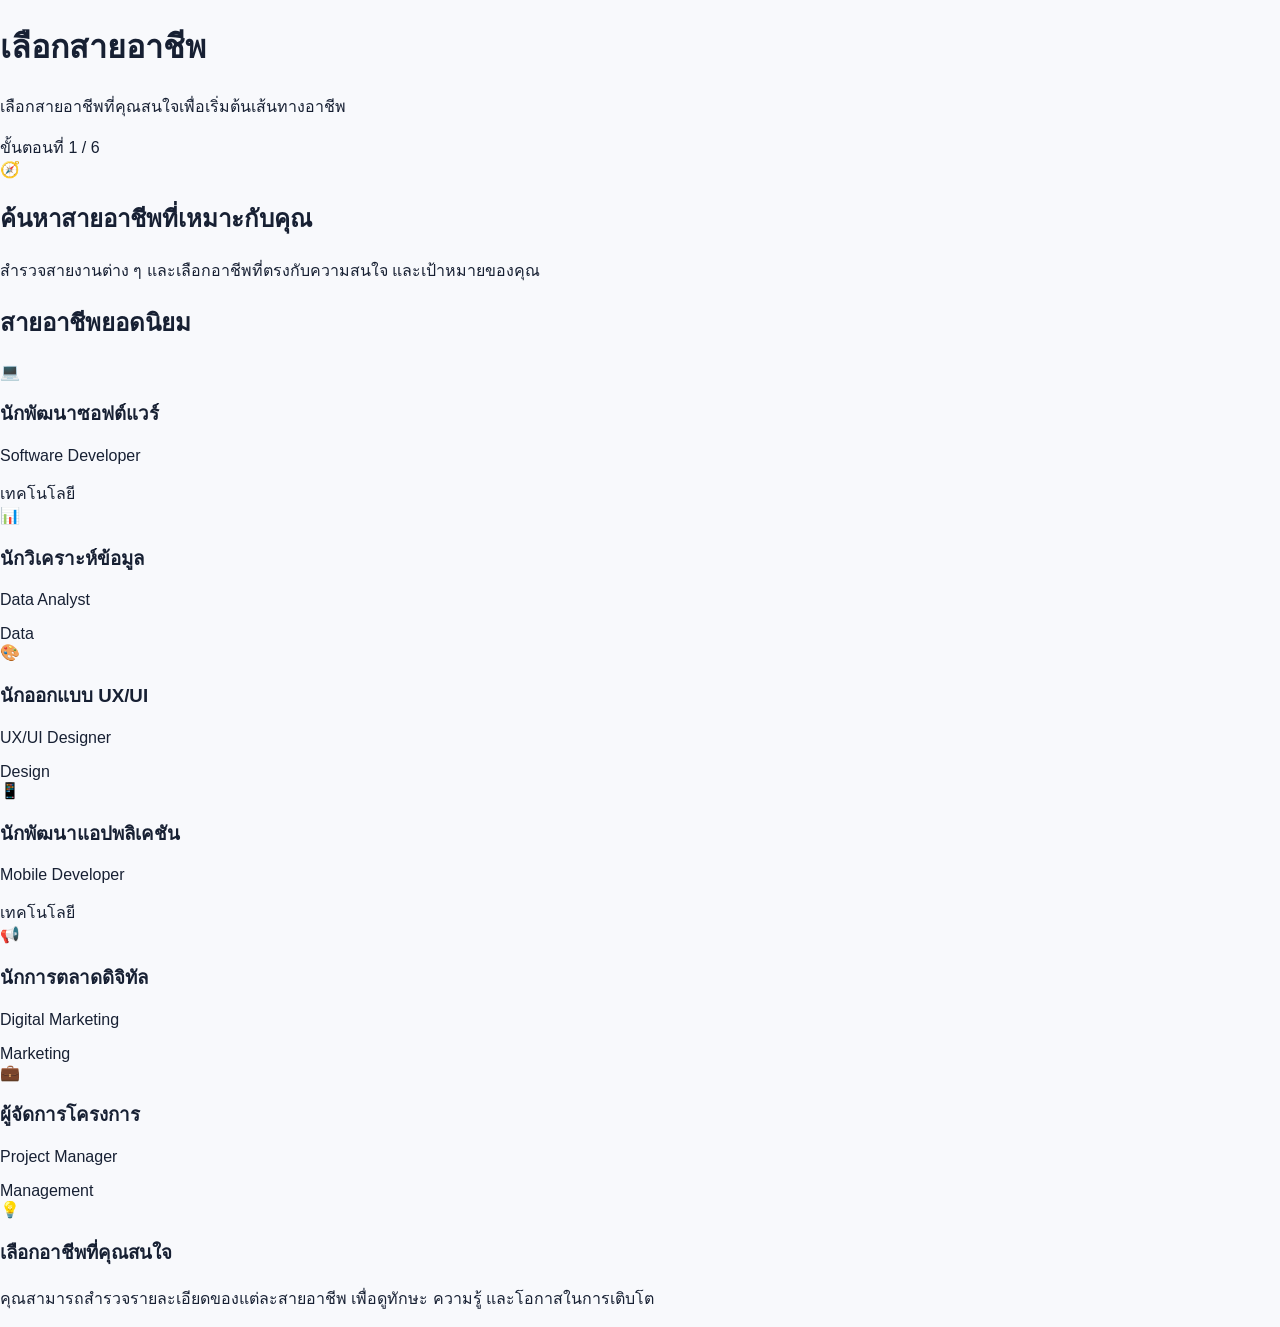
==== career-select.html @ 38692abb "Add files via upload" ====
<!DOCTYPE html>
<html lang="th">
<head>
    <meta charset="UTF-8">
    <meta name="viewport" content="width=device-width, initial-scale=1.0">
    <title>เลือกสายอาชีพ</title>
    <link rel="stylesheet" href="style.css">
</head>

<body>

<div class="page">

    <header class="top-header">

        <div>
            <h1>เลือกสายอาชีพ</h1>
            <p>เลือกสายอาชีพที่คุณสนใจเพื่อเริ่มต้นเส้นทางอาชีพ</p>
        </div>

        <div class="step-badge">
            ขั้นตอนที่ 1 / 6
        </div>

    </header>


    <div class="career-banner">

        <div class="banner-icon">🧭</div>

        <div>
            <h2>ค้นหาสายอาชีพที่เหมาะกับคุณ</h2>
            <p>
                สำรวจสายงานต่าง ๆ และเลือกอาชีพที่ตรงกับความสนใจ
                และเป้าหมายของคุณ
            </p>
        </div>

    </div>


    <h2 class="section-title">สายอาชีพยอดนิยม</h2>


    <div class="career-grid">

        <div class="career-option">
            <div class="big-icon">💻</div>
            <h3>นักพัฒนาซอฟต์แวร์</h3>
            <p>Software Developer</p>
            <div class="tag">เทคโนโลยี</div>
        </div>


        <div class="career-option">
            <div class="big-icon">📊</div>
            <h3>นักวิเคราะห์ข้อมูล</h3>
            <p>Data Analyst</p>
            <div class="tag">Data</div>
        </div>


        <div class="career-option">
            <div class="big-icon">🎨</div>
            <h3>นักออกแบบ UX/UI</h3>
            <p>UX/UI Designer</p>
            <div class="tag">Design</div>
        </div>


        <div class="career-option">
            <div class="big-icon">📱</div>
            <h3>นักพัฒนาแอปพลิเคชัน</h3>
            <p>Mobile Developer</p>
            <div class="tag">เทคโนโลยี</div>
        </div>


        <div class="career-option">
            <div class="big-icon">📢</div>
            <h3>นักการตลาดดิจิทัล</h3>
            <p>Digital Marketing</p>
            <div class="tag">Marketing</div>
        </div>


        <div class="career-option">
            <div class="big-icon">💼</div>
            <h3>ผู้จัดการโครงการ</h3>
            <p>Project Manager</p>
            <div class="tag">Management</div>
        </div>

    </div>


    <div class="info-box">

        <div class="info-icon">💡</div>

        <div>
            <h3>เลือกอาชีพที่คุณสนใจ</h3>
            <p>
                คุณสามารถสำรวจรายละเอียดของแต่ละสายอาชีพ
                เพื่อดูทักษะ ความรู้ และโอกาสในการเติบโต
            </p>
        </div>

    </div>

</div>

</body>
</html>
---- style.css ----
* {
    box-sizing: border-box;
}

body {
    margin: 0;
    font-family:
        "Noto Sans Thai",
        "Leelawadee UI",
        Tahoma,
        Arial,
        sans-serif;

    background: #f8f9fc;
    color: #172033;
}


/* =====================================
   Container
===================================== */

.container {
    width: 100%;
    max-width: 1250px;
    margin: auto;
    padding: 24px 28px 40px;
}


/* =====================================
   Header
===================================== */

.page-header {
    display: flex;
    align-items: flex-start;
    justify-content: space-between;
    margin-bottom: 22px;
}

.page-header h1 {
    margin: 0 0 5px;

    font-size: 25px;
    font-weight: 700;
}

.page-header p {
    margin: 0;

    font-size: 14px;
    color: #667085;
}


.history-btn {
    display: flex;
    align-items: center;
    gap: 8px;

    background: white;

    border: 1px solid #dfe3eb;
    border-radius: 9px;

    padding: 9px 15px;

    font-size: 13px;
    font-weight: 600;

    color: #344054;

    cursor: pointer;

    transition: .2s;
}

.history-btn:hover {
    background: #f5f6fa;
}

.history-icon {
    font-size: 20px;
}


/* =====================================
   Statistics
===================================== */

.stats {
    display: grid;

    grid-template-columns:
        repeat(4, 1fr);

    gap: 18px;

    margin-bottom: 22px;
}


.stat-card {
    min-height: 104px;

    background: white;

    border: 1px solid #edf0f5;

    border-radius: 12px;

    padding: 20px 25px;

    display: flex;
    align-items: center;

    gap: 18px;

    box-shadow:
        0 2px 8px rgba(30, 41, 59, .035);
}


.stat-icon {
    width: 50px;
    height: 50px;

    border-radius: 50%;

    display: flex;
    align-items: center;
    justify-content: center;

    font-size: 25px;
}


.stat-icon.purple {
    background: #f0edff;
}

.stat-icon.blue {
    background: #eaf6ff;
}

.stat-icon.green {
    background: #e7f9f1;
}

.stat-icon.orange {
    background: #fff4df;
}


.stat-number {
    font-size: 21px;
    font-weight: 700;

    margin-bottom: 5px;
}


.stat-label {
    color: #667085;

    font-size: 13px;
}


/* =====================================
   Career Panel
===================================== */

.career-panel {
    background: white;

    border-radius: 13px;

    border: 1px solid #edf0f5;

    padding: 23px 20px 25px;

    box-shadow:
        0 2px 8px rgba(30, 41, 59, .03);
}


.panel-title h2 {
    margin: 0 0 19px 2px;

    font-size: 19px;
    font-weight: 700;
}


/* =====================================
   Progress
===================================== */

.progress-area {
    position: relative;

    padding: 0 5.8%;

    margin-bottom: 12px;
}


.progress-line {
    position: absolute;

    left: 8%;
    right: 8%;

    top: 19px;

    border-top:
        2px dashed #cfd3df;
}


.progress-steps {
    position: relative;

    display: flex;
    align-items: center;
    justify-content: space-between;
}


.number {
    width: 40px;
    height: 40px;

    border-radius: 50%;

    background: #e8e9ef;

    color: #777b88;

    display: flex;
    align-items: center;
    justify-content: center;

    font-size: 17px;
    font-weight: 700;

    z-index: 2;
}


.number.active {
    background: #5540d4;

    color: white;

    box-shadow:
        0 2px 5px rgba(84, 63, 210, .2);
}


.number.current {
    box-shadow:
        0 0 0 4px rgba(84, 64, 212, .08);
}


.arrow {
    color: #7c6bdc;

    font-size: 28px;

    margin: 0 -5px;
}


/* =====================================
   Cards
===================================== */

.career-cards {
    display: grid;

    grid-template-columns:
        repeat(6, 1fr);

    gap: 11px;
}


.career-card {
    min-height: 345px;

    border:
        1px solid #e5e7ed;

    border-radius: 11px;

    padding: 18px 12px 0;

    text-align: center;

    background: #fff;

    position: relative;

    overflow: hidden;

    transition: .2s;
}


.career-card:hover {
    transform: translateY(-2px);

    box-shadow:
        0 5px 15px rgba(30, 41, 59, .07);
}


.current-card {
    border-color: #8e81df;

    box-shadow:
        0 0 0 1px rgba(84, 64, 212, .08);
}


.career-card h3 {
    margin: 0;

    min-height: 46px;

    font-size: 16px;

    line-height: 1.45;

    font-weight: 700;
}


.career-card p {
    min-height: 43px;

    margin: 5px 0 0;

    font-size: 12px;

    line-height: 1.6;

    color: #6b7280;
}


/* =====================================
   Illustrations
===================================== */

.illustration {
    height: 135px;

    display: flex;
    align-items: center;
    justify-content: center;

    position: relative;

    margin-top: 8px;

    font-size: 80px;
}


.person {
    font-size: 76px;
}


.bubble {
    position: absolute;

    width: 32px;
    height: 32px;

    border-radius: 50%;

    background: #ece9ff;

    color: #5c48d7;

    font-size: 16px;

    display: flex;
    align-items: center;
    justify-content: center;
}


.bubble-1 {
    top: 12px;
    left: 18px;
}

.bubble-2 {
    top: 22px;
    right: 18px;
}

.bubble-3 {
    bottom: 12px;
    left: 23px;
}


.book {
    font-size: 88px;
}

.book span {
    position: absolute;

    top: 10px;

    font-size: 42px;
}


.certificate {
    font-size: 92px;
}


.brain {
    font-size: 90px;
}


.trophy {
    font-size: 92px;
}


/* =====================================
   Career Path Route
===================================== */

.route {
    height: 135px;
}


.route-line {
    width: 105px;
    height: 62px;

    border:
        4px solid #5a48d7;

    border-left-color: transparent;

    border-bottom-left-radius: 50px;

    border-top-right-radius: 50px;

    transform: rotate(-8deg);
}


.route-dot {
    position: absolute;

    width: 13px;
    height: 13px;

    border-radius: 50%;

    background: white;

    border: 4px solid #5a48d7;
}


.dot1 {
    bottom: 27px;
    left: 34px;
}

.dot2 {
    top: 67px;
    right: 37px;
}

.dot3 {
    top: 23px;
    right: 47px;
}


.location {
    position: absolute;

    right: 32px;
    top: 8px;

    color: #5a48d7;

    font-size: 43px;
}


/* =====================================
   Status
===================================== */

.status {
    position: absolute;

    bottom: 0;
    left: 8px;
    right: 8px;

    min-height: 62px;

    border:
        1px solid #e4e6ed;

    border-radius: 8px 8px 0 0;

    display: flex;

    align-items: center;

    justify-content: flex-start;

    text-align: left;

    gap: 9px;

    padding: 9px 12px;

    font-size: 12px;
}


.status strong {
    display: block;

    font-size: 12px;

    font-weight: 500;
}


.status small {
    display: block;

    margin-top: 3px;

    color: #697386;
}


.status-icon {
    width: 28px;
    height: 28px;

    border-radius: 50%;

    border: 2px solid #8174df;

    color: #6250d4;

    display: flex;
    align-items: center;
    justify-content: center;

    font-size: 16px;
}


.progress-circle {
    width: 29px;
    height: 29px;

    border-radius: 50%;

    border:
        3px solid #dcd9f8;

    border-top-color: #5845d2;

    display: block;
}


.empty-circle {
    width: 29px;
    height: 29px;

    border-radius: 50%;

    border: 2px solid #e1e3e9;

    display: block;
}


.status.done {
    background: #f8f9fc;
}


.status.progress {
    background: #f8f9fc;
}


.status.waiting {
    background: #fafbfc;
}


.status.progress strong {
    color: #4a4f5b;
}


/* =====================================
   Bottom Message
===================================== */

.bottom-message {
    margin-top: 20px;

    background: #f2f0ff;

    border:
        1px solid #e2defd;

    border-radius: 12px;

    padding: 17px 22px;

    display: flex;

    align-items: center;

    gap: 15px;
}


.message-icon {
    width: 42px;
    height: 42px;

    background: white;

    border-radius: 50%;

    display: flex;
    align-items: center;
    justify-content: center;

    font-size: 20px;
}


.bottom-message h3 {
    margin: 0 0 4px;

    font-size: 14px;
}


.bottom-message p {
    margin: 0;

    color: #687086;

    font-size: 12px;
}


/* =====================================
   Footer
===================================== */

footer {
    text-align: center;

    margin-top: 25px;

    color: #8a91a0;

    font-size: 11px;
}


footer span {
    margin-left: 18px;
}


/* =====================================
   Modal
===================================== */

.modal {
    display: none;

    position: fixed;

    inset: 0;

    background:
        rgba(15, 23, 42, .45);

    align-items: center;
    justify-content: center;

    z-index: 100;
}


.modal.show {
    display: flex;
}


.modal-box {
    width: 420px;

    max-width: 90%;

    background: white;

    border-radius: 15px;

    padding: 25px;

    position: relative;

    box-shadow:
        0 20px 50px rgba(0, 0, 0, .18);
}


.modal-box h2 {
    margin-top: 0;
}


.close {
    position: absolute;

    top: 12px;
    right: 15px;

    border: none;

    background: none;

    font-size: 25px;

    cursor: pointer;
}


.history-item {
    display: flex;

    gap: 12px;

    padding: 14px 0;

    border-bottom:
        1px solid #eee;
}


.history-item > span {
    width: 30px;
    height: 30px;

    border-radius: 50%;

    background: #efedff;

    color: #5846d0;

    display: flex;
    align-items: center;
    justify-content: center;
}


.history-item strong,
.history-item small {
    display: block;
}


.history-item small {
    margin-top: 3px;

    color: #777;

    font-size: 12px;
}


.close-btn {
    width: 100%;

    margin-top: 20px;

    padding: 10px;

    border: none;

    border-radius: 8px;

    background: #5744d2;

    color: white;

    cursor: pointer;
}


/* =====================================
   Responsive
===================================== */

@media (max-width: 1000px) {

    .stats {
        grid-template-columns:
            repeat(2, 1fr);
    }

    .career-cards {
        grid-template-columns:
            repeat(3, 1fr);
    }

    .progress-area {
        display: none;
    }
}


@media (max-width: 650px) {

    .container {
        padding: 18px 12px;
    }

    .page-header {
        flex-direction: column;

        gap: 15px;
    }

    .stats {
        grid-template-columns: 1fr;
    }

    .career-cards {
        grid-template-columns: 1fr;
    }

    .career-card {
        min-height: 330px;
    }

    footer span {
        display: block;

        margin: 7px 0 0;
    }
}
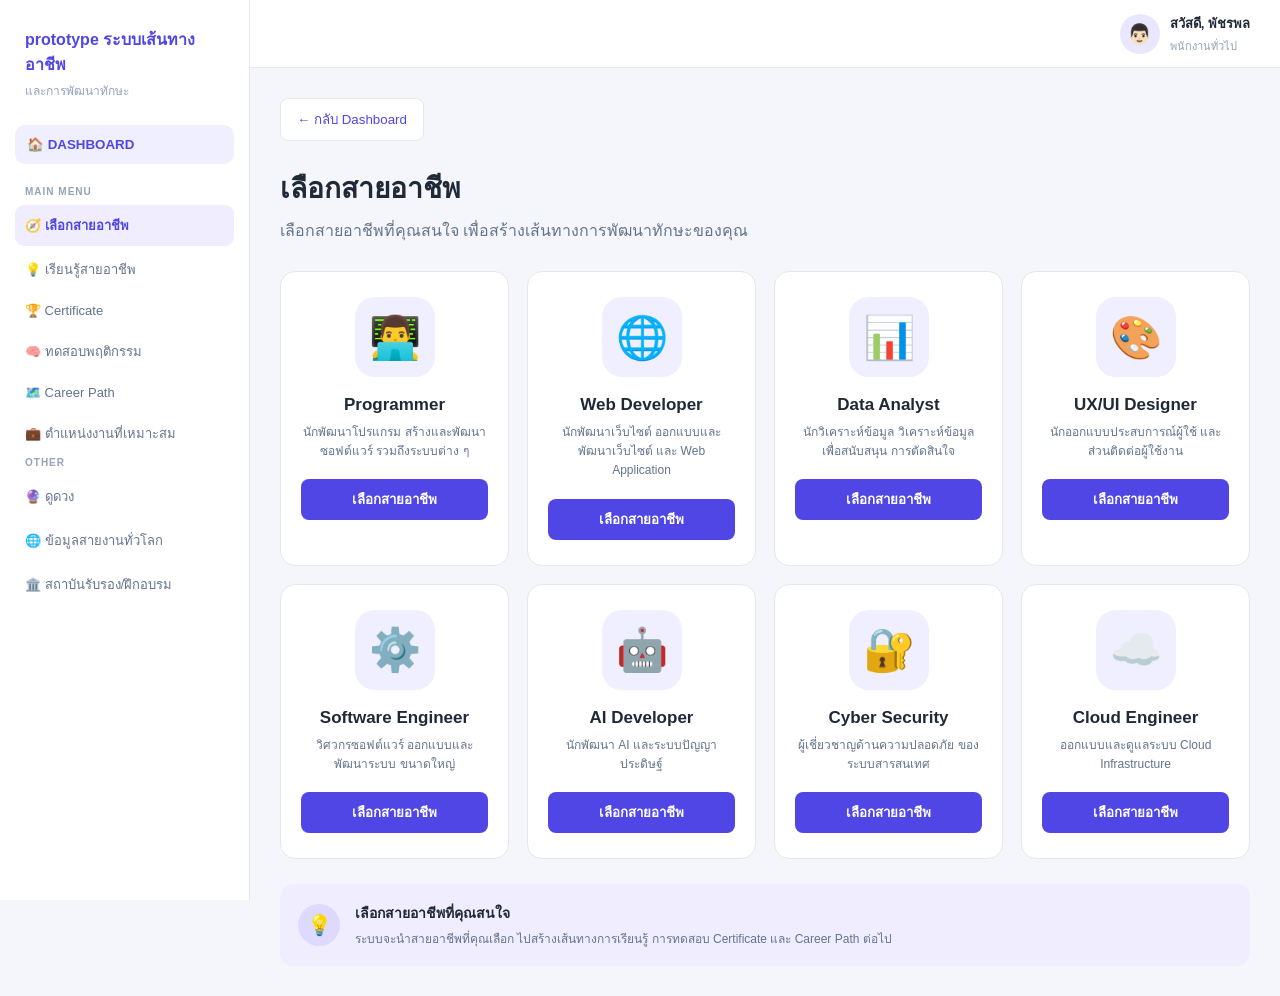
==== commit de91f769: "Update career-select.html แก้ไขโค้ด" ====
--- a/career-select.html
+++ b/career-select.html
@@ -1,115 +1,991 @@
 <!DOCTYPE html>
 <html lang="th">
+
 <head>
     <meta charset="UTF-8">
     <meta name="viewport" content="width=device-width, initial-scale=1.0">
-    <title>เลือกสายอาชีพ</title>
-    <link rel="stylesheet" href="style.css">
+
+    <title>เลือกสายอาชีพ | Career Path</title>
+
+    <style>
+
+        * {
+            box-sizing: border-box;
+        }
+
+        body {
+            margin: 0;
+            font-family: Arial, "Noto Sans Thai", sans-serif;
+            background: #f5f6fb;
+            color: #1f2937;
+        }
+
+        /* =========================
+           LAYOUT
+        ========================= */
+
+        .app {
+            min-height: 100vh;
+            display: flex;
+        }
+
+        /* =========================
+           SIDEBAR
+        ========================= */
+
+        .sidebar {
+            width: 250px;
+            background: white;
+            border-right: 1px solid #e5e7eb;
+            min-height: 100vh;
+            padding: 22px 15px;
+
+            position: fixed;
+            left: 0;
+            top: 0;
+            bottom: 0;
+        }
+
+        .logo {
+            padding: 5px 10px 25px;
+        }
+
+        .logo-title {
+            color: #4f46e5;
+            font-size: 16px;
+            font-weight: 800;
+        }
+
+        .logo-subtitle {
+            color: #94a3b8;
+            font-size: 12px;
+            margin-top: 4px;
+        }
+
+        .dashboard {
+            width: 100%;
+            border: none;
+            background: #f0efff;
+            color: #4f46e5;
+            padding: 12px;
+            border-radius: 10px;
+            text-align: left;
+            font-weight: bold;
+            cursor: pointer;
+            margin-bottom: 22px;
+        }
+
+        .section-title {
+            font-size: 10px;
+            color: #94a3b8;
+            font-weight: bold;
+            letter-spacing: 1px;
+            padding: 0 10px 8px;
+        }
+
+        .menu {
+            width: 100%;
+            border: none;
+            background: transparent;
+            color: #64748b;
+            padding: 10px;
+            border-radius: 9px;
+            text-align: left;
+            cursor: pointer;
+            font-size: 13px;
+            margin-bottom: 3px;
+        }
+
+        .menu:hover {
+            background: #f5f3ff;
+            color: #4f46e5;
+        }
+
+        .menu.active {
+            background: #efedff;
+            color: #4f46e5;
+            font-weight: bold;
+        }
+
+        /* =========================
+           MAIN
+        ========================= */
+
+        .main {
+            margin-left: 250px;
+            width: calc(100% - 250px);
+            min-height: 100vh;
+        }
+
+        /* =========================
+           TOPBAR
+        ========================= */
+
+        .topbar {
+            height: 68px;
+            background: white;
+            border-bottom: 1px solid #e5e7eb;
+
+            display: flex;
+            justify-content: flex-end;
+            align-items: center;
+
+            padding: 0 30px;
+        }
+
+        .profile {
+            display: flex;
+            align-items: center;
+            gap: 10px;
+        }
+
+        .avatar {
+            width: 40px;
+            height: 40px;
+            border-radius: 50%;
+            background: #e9e7ff;
+
+            display: flex;
+            align-items: center;
+            justify-content: center;
+
+            font-size: 20px;
+        }
+
+        .name {
+            font-size: 13px;
+            font-weight: bold;
+        }
+
+        .role {
+            font-size: 11px;
+            color: #94a3b8;
+            margin-top: 3px;
+        }
+
+        /* =========================
+           CONTENT
+        ========================= */
+
+        .content {
+            padding: 30px;
+        }
+
+        .back {
+            border: 1px solid #e5e7eb;
+            background: white;
+            color: #4f46e5;
+
+            padding: 10px 16px;
+
+            border-radius: 8px;
+
+            cursor: pointer;
+
+            margin-bottom: 25px;
+        }
+
+        .back:hover {
+            background: #efedff;
+        }
+
+        .title h1 {
+            margin: 0;
+            font-size: 28px;
+        }
+
+        .title p {
+            color: #64748b;
+            margin-top: 8px;
+            margin-bottom: 28px;
+        }
+
+        /* =========================
+           CAREER GRID
+        ========================= */
+
+        .career-grid {
+
+            display: grid;
+
+            grid-template-columns:
+                repeat(4, 1fr);
+
+            gap: 18px;
+        }
+
+        .career-card {
+
+            background: white;
+
+            border:
+                1px solid #e5e7eb;
+
+            border-radius: 15px;
+
+            padding: 25px 20px;
+
+            text-align: center;
+
+            cursor: pointer;
+
+            transition: 0.2s;
+
+            min-height: 245px;
+        }
+
+        .career-card:hover {
+
+            transform:
+                translateY(-5px);
+
+            border-color:
+                #6366f1;
+
+            box-shadow:
+                0 12px 30px
+                rgba(79,70,229,0.12);
+        }
+
+        .career-icon {
+
+            width: 80px;
+            height: 80px;
+
+            margin:
+                0 auto 18px;
+
+            border-radius: 20px;
+
+            display: flex;
+
+            align-items: center;
+            justify-content: center;
+
+            font-size: 42px;
+
+            background: #f0efff;
+        }
+
+        .career-card h2 {
+
+            font-size: 17px;
+
+            margin:
+                0 0 8px;
+        }
+
+        .career-card p {
+
+            color: #64748b;
+
+            font-size: 12px;
+
+            line-height: 1.6;
+
+            margin: 0;
+        }
+
+        .select-button {
+
+            margin-top: 18px;
+
+            width: 100%;
+
+            border: none;
+
+            background: #4f46e5;
+
+            color: white;
+
+            padding: 10px;
+
+            border-radius: 8px;
+
+            cursor: pointer;
+
+            font-weight: bold;
+        }
+
+        .select-button:hover {
+
+            background: #4338ca;
+        }
+
+        /* =========================
+           INFO
+        ========================= */
+
+        .info {
+
+            margin-top: 25px;
+
+            background: #efedff;
+
+            border-radius: 13px;
+
+            padding: 18px;
+
+            display: flex;
+
+            align-items: center;
+
+            gap: 15px;
+        }
+
+        .info-icon {
+
+            width: 42px;
+            height: 42px;
+
+            border-radius: 50%;
+
+            background: #ddd9ff;
+
+            display: flex;
+
+            align-items: center;
+            justify-content: center;
+
+            font-size: 20px;
+        }
+
+        .info h3 {
+
+            margin: 0 0 5px;
+
+            font-size: 14px;
+        }
+
+        .info p {
+
+            margin: 0;
+
+            font-size: 12px;
+
+            color: #64748b;
+        }
+
+        /* =========================
+           TOAST
+        ========================= */
+
+        .toast {
+
+            position: fixed;
+
+            bottom: 25px;
+            right: 25px;
+
+            background: #1f2937;
+
+            color: white;
+
+            padding: 13px 18px;
+
+            border-radius: 9px;
+
+            display: none;
+        }
+
+        /* =========================
+           RESPONSIVE
+        ========================= */
+
+        @media(max-width: 1000px) {
+
+            .career-grid {
+
+                grid-template-columns:
+                    repeat(2, 1fr);
+            }
+        }
+
+        @media(max-width: 650px) {
+
+            .sidebar {
+
+                display: none;
+            }
+
+            .main {
+
+                margin-left: 0;
+
+                width: 100%;
+            }
+
+            .career-grid {
+
+                grid-template-columns: 1fr;
+            }
+
+            .content {
+
+                padding: 20px;
+            }
+        }
+
+    </style>
+
 </head>
 
+
 <body>
 
-<div class="page">
-
-    <header class="top-header">
-
-        <div>
-            <h1>เลือกสายอาชีพ</h1>
-            <p>เลือกสายอาชีพที่คุณสนใจเพื่อเริ่มต้นเส้นทางอาชีพ</p>
+
+<div class="app">
+
+
+    <!-- =========================
+         SIDEBAR
+    ========================= -->
+
+    <aside class="sidebar">
+
+
+        <div class="logo">
+
+            <div class="logo-title">
+                prototype ระบบเส้นทางอาชีพ
+            </div>
+
+            <div class="logo-subtitle">
+                และการพัฒนาทักษะ
+            </div>
+
         </div>
 
-        <div class="step-badge">
-            ขั้นตอนที่ 1 / 6
+
+        <button
+            class="dashboard"
+            onclick="goDashboard()">
+
+            🏠 DASHBOARD
+
+        </button>
+
+
+        <div class="section-title">
+            MAIN MENU
         </div>
 
-    </header>
-
-
-    <div class="career-banner">
-
-        <div class="banner-icon">🧭</div>
-
-        <div>
-            <h2>ค้นหาสายอาชีพที่เหมาะกับคุณ</h2>
-            <p>
-                สำรวจสายงานต่าง ๆ และเลือกอาชีพที่ตรงกับความสนใจ
-                และเป้าหมายของคุณ
-            </p>
+
+        <button
+            class="menu active">
+
+            🧭
+            เลือกสายอาชีพ
+
+        </button>
+
+
+        <button
+            class="menu"
+            onclick="goLearning()">
+
+            💡
+            เรียนรู้สายอาชีพ
+
+        </button>
+
+
+        <button
+            class="menu">
+
+            🏆
+            Certificate
+
+        </button>
+
+
+        <button
+            class="menu">
+
+            🧠
+            ทดสอบพฤติกรรม
+
+        </button>
+
+
+        <button
+            class="menu">
+
+            🗺️
+            Career Path
+
+        </button>
+
+
+        <button
+            class="menu">
+
+            💼
+            ตำแหน่งงานที่เหมาะสม
+
+        </button>
+
+
+        <br>
+
+
+        <div class="section-title">
+            OTHER
         </div>
 
-    </div>
-
-
-    <h2 class="section-title">สายอาชีพยอดนิยม</h2>
-
-
-    <div class="career-grid">
-
-        <div class="career-option">
-            <div class="big-icon">💻</div>
-            <h3>นักพัฒนาซอฟต์แวร์</h3>
-            <p>Software Developer</p>
-            <div class="tag">เทคโนโลยี</div>
+
+        <button class="menu">
+            🔮 ดูดวง
+        </button>
+
+        <button class="menu">
+            🌐 ข้อมูลสายงานทั่วโลก
+        </button>
+
+        <button class="menu">
+            🏛️ สถาบันรับรอง/ฝึกอบรม
+        </button>
+
+
+    </aside>
+
+
+    <!-- =========================
+         MAIN
+    ========================= -->
+
+    <main class="main">
+
+
+        <!-- TOPBAR -->
+
+        <div class="topbar">
+
+            <div class="profile">
+
+                <div class="avatar">
+                    👨🏻
+                </div>
+
+                <div>
+
+                    <div class="name">
+                        สวัสดี, พัชรพล
+                    </div>
+
+                    <div class="role">
+                        พนักงานทั่วไป
+                    </div>
+
+                </div>
+
+            </div>
+
         </div>
 
 
-        <div class="career-option">
-            <div class="big-icon">📊</div>
-            <h3>นักวิเคราะห์ข้อมูล</h3>
-            <p>Data Analyst</p>
-            <div class="tag">Data</div>
+        <!-- CONTENT -->
+
+        <div class="content">
+
+
+            <button
+                class="back"
+                onclick="goDashboard()">
+
+                ← กลับ Dashboard
+
+            </button>
+
+
+            <div class="title">
+
+                <h1>
+                    เลือกสายอาชีพ
+                </h1>
+
+                <p>
+                    เลือกสายอาชีพที่คุณสนใจ
+                    เพื่อสร้างเส้นทางการพัฒนาทักษะของคุณ
+                </p>
+
+            </div>
+
+
+            <!-- =========================
+                 CAREER OPTIONS
+            ========================= -->
+
+            <div class="career-grid">
+
+
+                <!-- PROGRAMMER -->
+
+                <div
+                    class="career-card"
+                    onclick="selectCareer('Programmer')">
+
+                    <div class="career-icon">
+                        👨‍💻
+                    </div>
+
+                    <h2>
+                        Programmer
+                    </h2>
+
+                    <p>
+                        นักพัฒนาโปรแกรม
+                        สร้างและพัฒนาซอฟต์แวร์
+                        รวมถึงระบบต่าง ๆ
+                    </p>
+
+                    <button
+                        class="select-button">
+
+                        เลือกสายอาชีพ
+
+                    </button>
+
+                </div>
+
+
+                <!-- WEB -->
+
+                <div
+                    class="career-card"
+                    onclick="selectCareer('Web Developer')">
+
+                    <div class="career-icon">
+                        🌐
+                    </div>
+
+                    <h2>
+                        Web Developer
+                    </h2>
+
+                    <p>
+                        นักพัฒนาเว็บไซต์
+                        ออกแบบและพัฒนาเว็บไซต์
+                        และ Web Application
+                    </p>
+
+                    <button
+                        class="select-button">
+
+                        เลือกสายอาชีพ
+
+                    </button>
+
+                </div>
+
+
+                <!-- DATA -->
+
+                <div
+                    class="career-card"
+                    onclick="selectCareer('Data Analyst')">
+
+                    <div class="career-icon">
+                        📊
+                    </div>
+
+                    <h2>
+                        Data Analyst
+                    </h2>
+
+                    <p>
+                        นักวิเคราะห์ข้อมูล
+                        วิเคราะห์ข้อมูลเพื่อสนับสนุน
+                        การตัดสินใจ
+                    </p>
+
+                    <button
+                        class="select-button">
+
+                        เลือกสายอาชีพ
+
+                    </button>
+
+                </div>
+
+
+                <!-- UX UI -->
+
+                <div
+                    class="career-card"
+                    onclick="selectCareer('UX/UI Designer')">
+
+                    <div class="career-icon">
+                        🎨
+                    </div>
+
+                    <h2>
+                        UX/UI Designer
+                    </h2>
+
+                    <p>
+                        นักออกแบบประสบการณ์ผู้ใช้
+                        และส่วนติดต่อผู้ใช้งาน
+                    </p>
+
+                    <button
+                        class="select-button">
+
+                        เลือกสายอาชีพ
+
+                    </button>
+
+                </div>
+
+
+                <!-- SOFTWARE -->
+
+                <div
+                    class="career-card"
+                    onclick="selectCareer('Software Engineer')">
+
+                    <div class="career-icon">
+                        ⚙️
+                    </div>
+
+                    <h2>
+                        Software Engineer
+                    </h2>
+
+                    <p>
+                        วิศวกรซอฟต์แวร์
+                        ออกแบบและพัฒนาระบบ
+                        ขนาดใหญ่
+                    </p>
+
+                    <button
+                        class="select-button">
+
+                        เลือกสายอาชีพ
+
+                    </button>
+
+                </div>
+
+
+                <!-- AI -->
+
+                <div
+                    class="career-card"
+                    onclick="selectCareer('AI Developer')">
+
+                    <div class="career-icon">
+                        🤖
+                    </div>
+
+                    <h2>
+                        AI Developer
+                    </h2>
+
+                    <p>
+                        นักพัฒนา AI
+                        และระบบปัญญาประดิษฐ์
+                    </p>
+
+                    <button
+                        class="select-button">
+
+                        เลือกสายอาชีพ
+
+                    </button>
+
+                </div>
+
+
+                <!-- CYBER -->
+
+                <div
+                    class="career-card"
+                    onclick="selectCareer('Cyber Security')">
+
+                    <div class="career-icon">
+                        🔐
+                    </div>
+
+                    <h2>
+                        Cyber Security
+                    </h2>
+
+                    <p>
+                        ผู้เชี่ยวชาญด้านความปลอดภัย
+                        ของระบบสารสนเทศ
+                    </p>
+
+                    <button
+                        class="select-button">
+
+                        เลือกสายอาชีพ
+
+                    </button>
+
+                </div>
+
+
+                <!-- CLOUD -->
+
+                <div
+                    class="career-card"
+                    onclick="selectCareer('Cloud Engineer')">
+
+                    <div class="career-icon">
+                        ☁️
+                    </div>
+
+                    <h2>
+                        Cloud Engineer
+                    </h2>
+
+                    <p>
+                        ออกแบบและดูแลระบบ
+                        Cloud Infrastructure
+                    </p>
+
+                    <button
+                        class="select-button">
+
+                        เลือกสายอาชีพ
+
+                    </button>
+
+                </div>
+
+
+            </div>
+
+
+            <!-- INFO -->
+
+            <div class="info">
+
+                <div class="info-icon">
+                    💡
+                </div>
+
+                <div>
+
+                    <h3>
+                        เลือกสายอาชีพที่คุณสนใจ
+                    </h3>
+
+                    <p>
+                        ระบบจะนำสายอาชีพที่คุณเลือก
+                        ไปสร้างเส้นทางการเรียนรู้
+                        การทดสอบ Certificate
+                        และ Career Path ต่อไป
+                    </p>
+
+                </div>
+
+            </div>
+
+
         </div>
 
 
-        <div class="career-option">
-            <div class="big-icon">🎨</div>
-            <h3>นักออกแบบ UX/UI</h3>
-            <p>UX/UI Designer</p>
-            <div class="tag">Design</div>
-        </div>
-
-
-        <div class="career-option">
-            <div class="big-icon">📱</div>
-            <h3>นักพัฒนาแอปพลิเคชัน</h3>
-            <p>Mobile Developer</p>
-            <div class="tag">เทคโนโลยี</div>
-        </div>
-
-
-        <div class="career-option">
-            <div class="big-icon">📢</div>
-            <h3>นักการตลาดดิจิทัล</h3>
-            <p>Digital Marketing</p>
-            <div class="tag">Marketing</div>
-        </div>
-
-
-        <div class="career-option">
-            <div class="big-icon">💼</div>
-            <h3>ผู้จัดการโครงการ</h3>
-            <p>Project Manager</p>
-            <div class="tag">Management</div>
-        </div>
-
-    </div>
-
-
-    <div class="info-box">
-
-        <div class="info-icon">💡</div>
-
-        <div>
-            <h3>เลือกอาชีพที่คุณสนใจ</h3>
-            <p>
-                คุณสามารถสำรวจรายละเอียดของแต่ละสายอาชีพ
-                เพื่อดูทักษะ ความรู้ และโอกาสในการเติบโต
-            </p>
-        </div>
-
-    </div>
+    </main>
+
 
 </div>
 
+
+<!-- TOAST -->
+
+<div
+    id="toast"
+    class="toast">
+</div>
+
+
+<script>
+
+
+/* =========================
+   SELECT CAREER
+========================= */
+
+function selectCareer(career) {
+
+
+    showToast(
+        "เลือกสายอาชีพ: " + career
+    );
+
+
+}
+
+
+/* =========================
+   DASHBOARD
+========================= */
+
+function goDashboard() {
+
+    window.location.href =
+        "index.html";
+
+}
+
+
+/* =========================
+   NEXT MENU
+========================= */
+
+function goLearning() {
+
+    window.location.href =
+        "learning.html";
+
+}
+
+
+/* =========================
+   TOAST
+========================= */
+
+function showToast(message) {
+
+
+    const toast =
+        document.getElementById(
+            "toast"
+        );
+
+
+    toast.innerText =
+        message;
+
+
+    toast.style.display =
+        "block";
+
+
+    clearTimeout(
+        window.toastTimer
+    );
+
+
+    window.toastTimer =
+        setTimeout(
+            function() {
+
+                toast.style.display =
+                    "none";
+
+            },
+            2500
+        );
+
+}
+
+
+</script>
+
+
 </body>
-</html>+
+</html>
